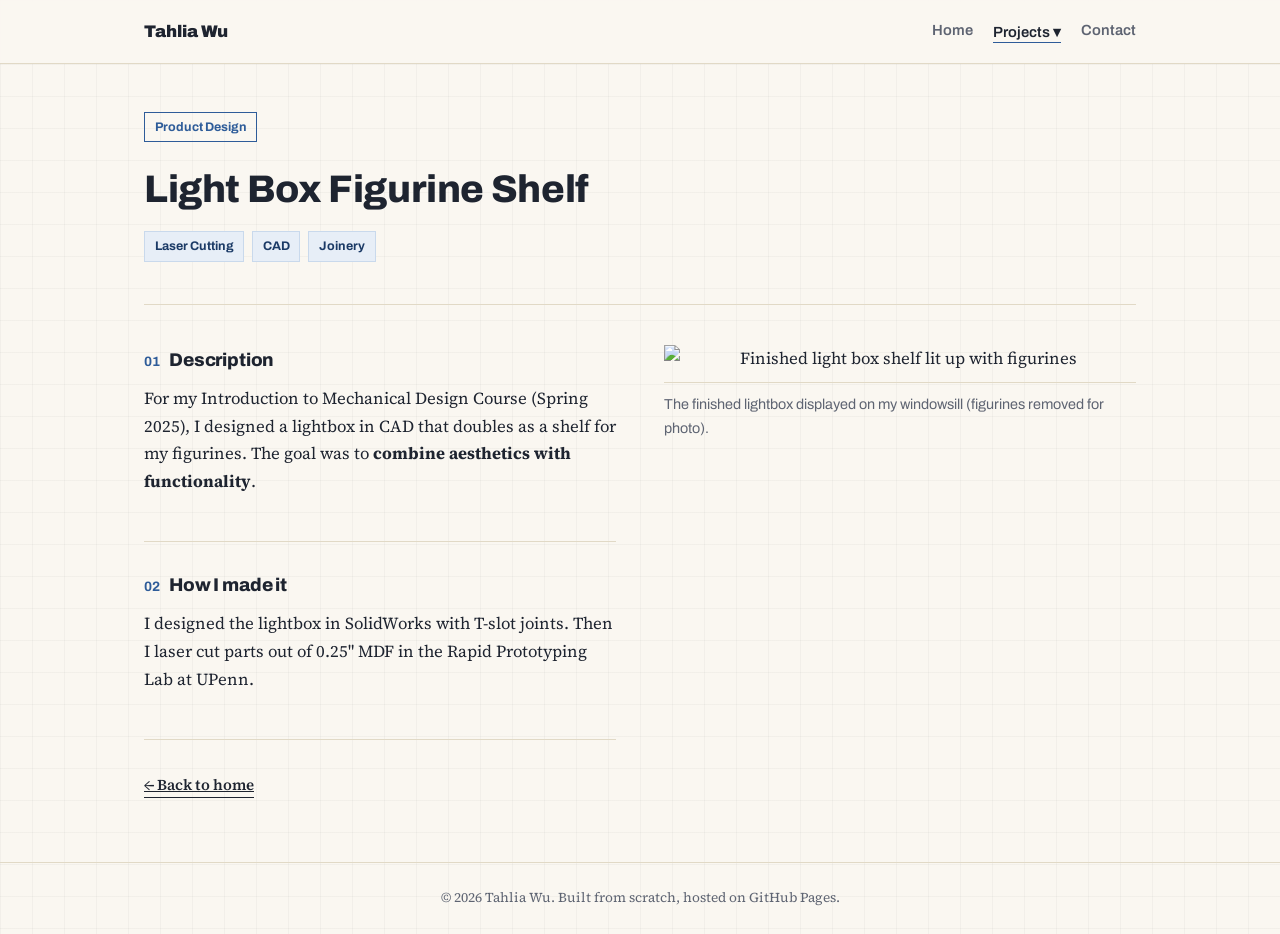
==== lightbox.html @ 62b4037e "Add files via upload" ====
<!DOCTYPE html>
<html lang="en">
<head>
<meta charset="UTF-8">
<meta name="viewport" content="width=device-width, initial-scale=1">
<title>Light Box Figurine Shelf — Tahlia Wu</title>
<link rel="preconnect" href="https://fonts.googleapis.com">
<link href="https://fonts.googleapis.com/css2?family=Archivo:wght@400;600;700;800;900&family=Source+Serif+4:ital,wght@0,400;0,600;1,400&display=swap" rel="stylesheet">
<link rel="stylesheet" href="styles.css">
</head>
<body>

<header class="site-header">
  <div class="inner">
    <a class="wordmark" href="index.html">Tahlia Wu</a>
    <nav>
      <a href="index.html">Home</a>
      <div class="dropdown">
        <a href="index.html#projects" class="dropbtn" aria-current="page">Projects ▾</a>
        <div class="dropdown-content">
          <a href="robot.html">FlowBot</a>
          <a href="machining.html">Stirling Engine</a>
          <a href="shelf.html">Floating Shelf</a>
          <a href="lightbox.html">Light Box</a>
        </div>
      </div>
      <a href="index.html#contact">Contact</a>
    </nav>
  </div>
</header>

<main>

  <!-- FULL-WIDTH TITLE -->
  <section class="project-head">
    <span class="tag">Product Design</span>
    <h1>Light Box Figurine Shelf</h1>
    <ul class="tag-list">
      <li>Laser Cutting</li>
      <li>CAD</li>
      <li>Joinery</li>
    </ul>
  </section>

  <div class="project-layout">

    <div class="project-text">
      <section class="brief">
        <div class="brief-block">
          <h2><span class="step-index">01</span> Description</h2>
          <p>For my Introduction to Mechanical Design Course (Spring 2025), I designed a lightbox in CAD that doubles as a shelf for my figurines. The goal was to <strong>combine aesthetics with functionality</strong>.</p>
        </div>

        <div class="brief-block">
          <h2><span class="step-index">02</span> How I made it</h2>
          <p>I designed the lightbox in SolidWorks with T-slot joints. Then I laser cut parts out of 0.25" MDF in the Rapid Prototyping Lab at UPenn.</p>
        </div>

      </section>

    </div>

    <!-- RIGHT COLUMN: 4 photos, 2 per row -->
    <div class="project-media">
      <div class="media-grid">
        <figure>
          <div class="media-placeholder"><img src="images/lightbox.png" alt="Finished light box shelf lit up with figurines"></div>
          <!-- REPLACE: caption -->
          <figcaption>The finished lightbox displayed on my windowsill (figurines removed for photo).</figcaption>
        </figure>

      </div>
    </div>

  </div>

  <a class="back-link" href="index.html">&larr; Back to home</a>

</main>

<footer>&copy; 2026 Tahlia Wu. Built from scratch, hosted on GitHub Pages.</footer>

</body>
</html>
---- styles.css ----
/* ---------- Tokens ---------- */
:root{
  --paper:#FAF7F1;
  --paper-2:#F1EBDC;
  --ink:#1E2430;
  --ink-soft:#5E6472;
  --line:#E1D9C6;
  --blue:#2E5C99;
  --blue-deep:#1B3A66;
  --blue-pale:#E7EEF7;
  --blue-line:#C9D9EC;
  --max:1040px;
}

*{box-sizing:border-box;}
html{scroll-behavior:smooth;}
body{
  margin:0;
  background-color:var(--paper);
  background-image:
    linear-gradient(to right, rgba(30,36,48,0.035) 1px, transparent 1px),
    linear-gradient(to bottom, rgba(30,36,48,0.035) 1px, transparent 1px);
  background-size:32px 32px;
  color:var(--ink);
  font-family:"Source Serif 4", Georgia, serif;
  font-size:1.05rem;
  line-height:1.65;
}
h1,h2,h3,h4,.wordmark,.card-cta,nav a,.tag{
  font-family:"Archivo", Helvetica, Arial, sans-serif;
}
h1,h2,h3{
  font-weight:800;
  letter-spacing:-0.01em;
  margin:0 0 .6rem;
  color:var(--ink);
}
p{margin:0 0 1.1rem; max-width:64ch;}
p em{font-style:italic; color:var(--ink-soft);}
strong{font-weight:700; color:var(--ink);}
a{color:var(--blue-deep);}
:focus-visible{outline:2px solid var(--blue); outline-offset:3px;}

@media (prefers-reduced-motion: reduce){
  html{scroll-behavior:auto;}
  *{transition:none !important; animation:none !important;}
}

/* ---------- Header / nav ---------- */
.site-header{
  border-bottom:1px solid var(--line);
  background:rgba(250,247,241,.92);
  backdrop-filter:blur(4px);
  position:sticky; top:0; z-index:10;
}
.site-header .inner{
  max-width:var(--max);
  margin:0 auto;
  padding:1.1rem 1.5rem;
  display:flex;
  align-items:center;
  justify-content:space-between;
  gap:1rem;
  flex-wrap:wrap;
}
.wordmark{
  font-weight:900;
  font-size:1.05rem;
  text-decoration:none;
  color:var(--ink);
}
nav{display:flex; gap:1.4rem; flex-wrap:wrap;}
nav a{
  font-weight:600;
  font-size:.92rem;
  text-decoration:none;
  color:var(--ink-soft);
  border-bottom:1px solid transparent;
  padding-bottom:2px;
}
nav a:hover, nav a[aria-current="page"]{border-bottom-color:var(--blue); color:var(--ink);}

/* Style for the dropdown container */
.site-header nav {
  display: flex;
  align-items: center;
  gap: 20px; /* Adjust spacing to fit your design */
}

.dropdown {
  position: relative;
  display: inline-block;
}

/* Dropdown content (hidden by default) */
.dropdown-content {
  display: none;
  position: absolute;
  top: 100%;
  left: 0;
  background-color: #ffffff; /* Match your header/site background */
  min-width: 160px;
  box-shadow: 0px 8px 16px rgba(0,0,0,0.1);
  z-index: 1;
  border-radius: 4px;
  padding: 8px 0;
}

/* Style links inside the dropdown */
.dropdown-content a {
  color: #333; /* Match your site's text color */
  padding: 10px 16px;
  text-decoration: none;
  display: block;
  text-align: left;
  white-space: nowrap;
}

/* Change color of dropdown links on hover */
.dropdown-content a:hover {
  background-color: #f1f1f1; /* Light hover background */
}

/* Show the dropdown menu on hover */
.dropdown:hover .dropdown-content {
  display: block;
}

main{max-width:var(--max); margin:0 auto; padding:0 1.5rem;}



/* ---------- Hero ---------- */
.hero{
  padding:4rem 0 3rem;
  border-bottom:1px solid var(--line);
  display:grid;
  grid-template-columns:1.35fr .65fr;
  gap:2.5rem;
  align-items:center;
}
.hero h1{font-size:clamp(2.1rem, 4.5vw, 2.9rem);}
.hero .tagline{
  font-family:"Archivo", sans-serif;
  font-weight:800;
  color:var(--blue-deep);
  font-size: clamp(1.4rem, 2.5vw, 1.8rem);
  letter-spacing:-0.01em;
  line-height:1.3;
  margin-bottom:1.1rem;
}
.hero p.intro{max-width:56ch; color:var(--ink-soft);}

.headshot-frame{
  position:relative;
  aspect-ratio:1/1;
  border:1px solid var(--line);
  background:var(--paper-2);
  overflow:hidden;
}
.headshot-frame::before,.headshot-frame::after{content:""; position:absolute; width:14px; height:14px;}
.headshot-frame::before{top:-1px; left:-1px; border-top:2px solid var(--blue); border-left:2px solid var(--blue);}
.headshot-frame::after{bottom:-1px; right:-1px; border-bottom:2px solid var(--blue); border-right:2px solid var(--blue);}
.headshot-frame img{width:100%; height:100%; object-fit:cover; display:block;}
.headshot-frame .placeholder-text{
  position:absolute; inset:0;
  display:flex; align-items:center; justify-content:center;
  text-align:center; padding:1.25rem;
  font-family:"Archivo", sans-serif;
  font-size:.82rem; color:var(--ink-soft);
}

/* ---------- Section heading ---------- */
.section-head{padding-top:3.2rem; margin-bottom:1.6rem;}
.section-head h2{font-size:1.5rem;}
.section-head p{color:var(--ink-soft); font-size:.98rem;}

/* ---------- Skill tags ---------- */
.tag-list{list-style:none; display:flex; flex-wrap:wrap; gap:.5rem; margin:0 0 1.1rem; padding:0;}
.tag-list li{
  font-family:"Archivo", sans-serif;
  font-size:.78rem;
  font-weight:700;
  color:var(--blue-deep);
  background:var(--blue-pale);
  border:1px solid var(--blue-line);
  padding:.28rem .6rem;
}

/* ---------- Spec-frame cards (project preview) ---------- */
.spec-card{
  position:relative;
  display:block;
  border:1px solid var(--line);
  text-decoration:none;
  color:var(--ink);
  background:#fff;
  transition:border-color .15s ease, box-shadow .15s ease;
}
.spec-card:hover{border-color:var(--blue); box-shadow:0 4px 18px rgba(30,36,48,.07);}
.spec-card::before,.spec-card::after{content:""; position:absolute; width:14px; height:14px; z-index:2;}
.spec-card::before{top:-1px; left:-1px; border-top:2px solid var(--ink); border-left:2px solid var(--ink);}
.spec-card::after{bottom:-1px; right:-1px; border-bottom:2px solid var(--ink); border-right:2px solid var(--ink);}

.card-media{
  aspect-ratio:1/1;
  background:var(--paper-2);
  border-bottom:1px solid var(--line);
  display:flex; align-items:center; justify-content:center;
  overflow:hidden;
}
.card-media video, .card-media img{width:100%; height:100%; object-fit:cover; display:block;}
.card-media .placeholder-text{
  font-family:"Archivo", sans-serif;
  font-size:.78rem;
  color:var(--ink-soft);
  text-align:center;
  padding:1.25rem;
  max-width:26ch;
}

.spec-card-body{padding:1.6rem 1.6rem 1.75rem;}
.fig-label{
  display:block;
  font-size:.8rem;
  font-weight:700;
  color:var(--blue);
  margin-bottom:.6rem;
}
.spec-card h3{font-size:1.2rem; margin-bottom:.5rem;}
.spec-card p{color:var(--ink-soft); font-size:.98rem; margin-bottom:.9rem;}
.card-cta{
  font-weight:700;
  font-size:.9rem;
  border-bottom:1px solid var(--ink);
  padding-bottom:1px;
}
.spec-card:hover .card-cta{border-bottom-color:var(--blue); color:var(--blue-deep);}

/* Spotlight (large, featured) project card */
.spotlight-card{
  display:grid;
  grid-template-columns:1.15fr 1fr;
  margin-bottom:1.75rem;
}
.spotlight-card .card-media{aspect-ratio:auto; border-bottom:none; border-right:1px solid var(--line);}
.spotlight-card .spec-card-body{padding:2.4rem 2.4rem 2.6rem; display:flex; flex-direction:column; justify-content:center;}
.spotlight-card h3{font-size:1.65rem;}
.spotlight-card p{font-size:1.02rem;}

/* Smaller project cards grid */
.small-grid{
  display:grid;
  grid-template-columns:repeat(3,1fr);
  gap:1.5rem;
  padding-bottom:3.5rem;
}
.small-grid h3{font-size:1.05rem;}
.small-grid p{font-size:.92rem;}
.small-grid .spec-card-body{padding:1.3rem 1.3rem 1.5rem;}
.small-grid .tag-list li{font-size:.72rem; padding:.2rem .5rem;}

/* ---------- Project detail pages ---------- */
.project-head{padding:3rem 0 1.5rem; border-bottom:1px solid var(--line); margin-bottom:2.5rem;}
.project-head .tag{
  display:inline-block;
  font-size:.78rem;
  font-weight:700;
  color:var(--blue);
  border:1px solid var(--blue);
  padding:.22rem .6rem;
  margin-bottom:1rem;
}
.project-head h1{font-size:clamp(1.8rem, 4vw, 2.4rem);}

/* Writing template: problem / approach / build / results */
.brief{padding-bottom:1rem;}
.brief-block{
  padding:1.75rem 0;
  border-bottom:1px solid var(--line);
}
.brief-block:first-child{padding-top:0;}
.brief-block h2{
  font-size:1.15rem;
  display:flex;
  align-items:baseline;
  gap:.6rem;
}
.brief-block h2 .step-index{
  font-family:"Archivo", sans-serif;
  font-weight:700;
  font-size:.85rem;
  color:var(--blue);
}
.brief-block p{color:var(--ink);}
.brief-block .hint{
  font-family:"Archivo", sans-serif;
  font-size:.82rem;
  font-style:normal;
  color:var(--ink-soft);
  background:var(--paper-2);
  border-left:2px solid var(--blue);
  padding:.6rem .8rem;
  margin:0 0 .9rem;
}

figure{margin:0 0 3rem;}
figcaption{
  font-family:"Archivo", sans-serif;
  font-size:.9rem;
  color:var(--ink-soft);
  margin-top:.6rem;
  padding-top:.6rem;
  border-top:1px solid var(--line);
}
.media-placeholder{
  border:1px dashed var(--line);
  background:var(--paper-2);
  aspect-ratio:16/9;
  display:flex;
  align-items:center;
  justify-content:center;
  text-align:center;
  padding:1.5rem;
}
.media-placeholder span{
  font-family:"Archivo", sans-serif;
  font-size:.85rem;
  color:var(--ink-soft);
  max-width:32ch;
}
video, .media-placeholder img{width:100%; height:100%; object-fit:cover; display:block;}

.photo-grid{
  display:grid;
  grid-template-columns:1fr 1fr;
  gap:1.75rem 1.5rem;
  padding-bottom:2rem;
}
.photo-grid .media-placeholder{aspect-ratio:4/3;}

.back-link{
  display:inline-block;
  margin:1rem 0 4rem;
  font-weight:600;
  font-size:.95rem;
  color:var(--ink);
  border-bottom:1px solid var(--ink);
}
.back-link:hover{border-bottom-color:var(--blue); color:var(--blue-deep);}

/* ---------- Contact ---------- */
.contact-section{
  padding:3.5rem 0 4rem;
  border-top:1px solid var(--line);
  margin-top:1rem;
}
.contact-section.standalone{border-top:none; padding-top:3rem;}
.contact-list{list-style:none; margin:0; padding:0; display:flex; flex-direction:column; gap:.9rem;}
.contact-list a{
  font-family:"Archivo", sans-serif;
  font-weight:700;
  font-size:1.05rem;
  text-decoration:none;
  color:var(--ink);
  border-bottom:1px solid var(--line);
  padding-bottom:2px;
}
.contact-list a:hover{border-bottom-color:var(--blue); color:var(--blue-deep);}
.contact-list .label{
  display:block;
  font-family:"Archivo", sans-serif;
  font-size:.8rem;
  color:var(--ink-soft);
  font-weight:600;
  margin-bottom:.15rem;
}

footer{
  border-top:1px solid var(--line);
  padding:1.5rem;
  text-align:center;
  color:var(--ink-soft);
  font-size:.85rem;
}

@media (max-width:860px){
  .spotlight-card{grid-template-columns:1fr;}
  .spotlight-card .card-media{border-right:none; border-bottom:1px solid var(--line); aspect-ratio:16/9;}
  .small-grid{grid-template-columns:1fr 1fr;}
}
@media (max-width:700px){
  .hero{grid-template-columns:1fr;}
  .headshot-frame{max-width:220px;}
  .photo-grid{grid-template-columns:1fr;}
}
@media (max-width:560px){
  .small-grid{grid-template-columns:1fr;}
}


/* ---------- Project pages: text left, media right ---------- */
.project-layout{
  display:grid;
  grid-template-columns:minmax(0,1fr) minmax(0,1fr);
  gap:3rem;
  align-items:start;
}
.project-text, .project-media{min-width:0;}
.project-media figure{margin:0 0 2rem;}

/* One photo per row, each filling the right column (half the page width) */
.media-grid{
  display:grid;
  grid-template-columns:1fr;
  gap:2rem;
}
.media-grid figure{margin:0;}
.media-grid .media-placeholder{aspect-ratio:4/3;}   /* only used for empty placeholders */

/* Real photos/videos: always full column width, height follows the file's own ratio (no cropping) */
.project-media img,
.project-media video{
  width:100%;
  height:auto;
  object-fit:contain;
  display:block;
}
.project-media .media-placeholder:has(img),
.project-media .media-placeholder:has(video){
  aspect-ratio:auto;
  border:none;
  background:none;
  padding:0;
  display:block;
}


@media (max-width:860px){
  .project-layout{grid-template-columns:1fr; gap:0;}
  .project-media{padding-bottom:1.5rem;}
}
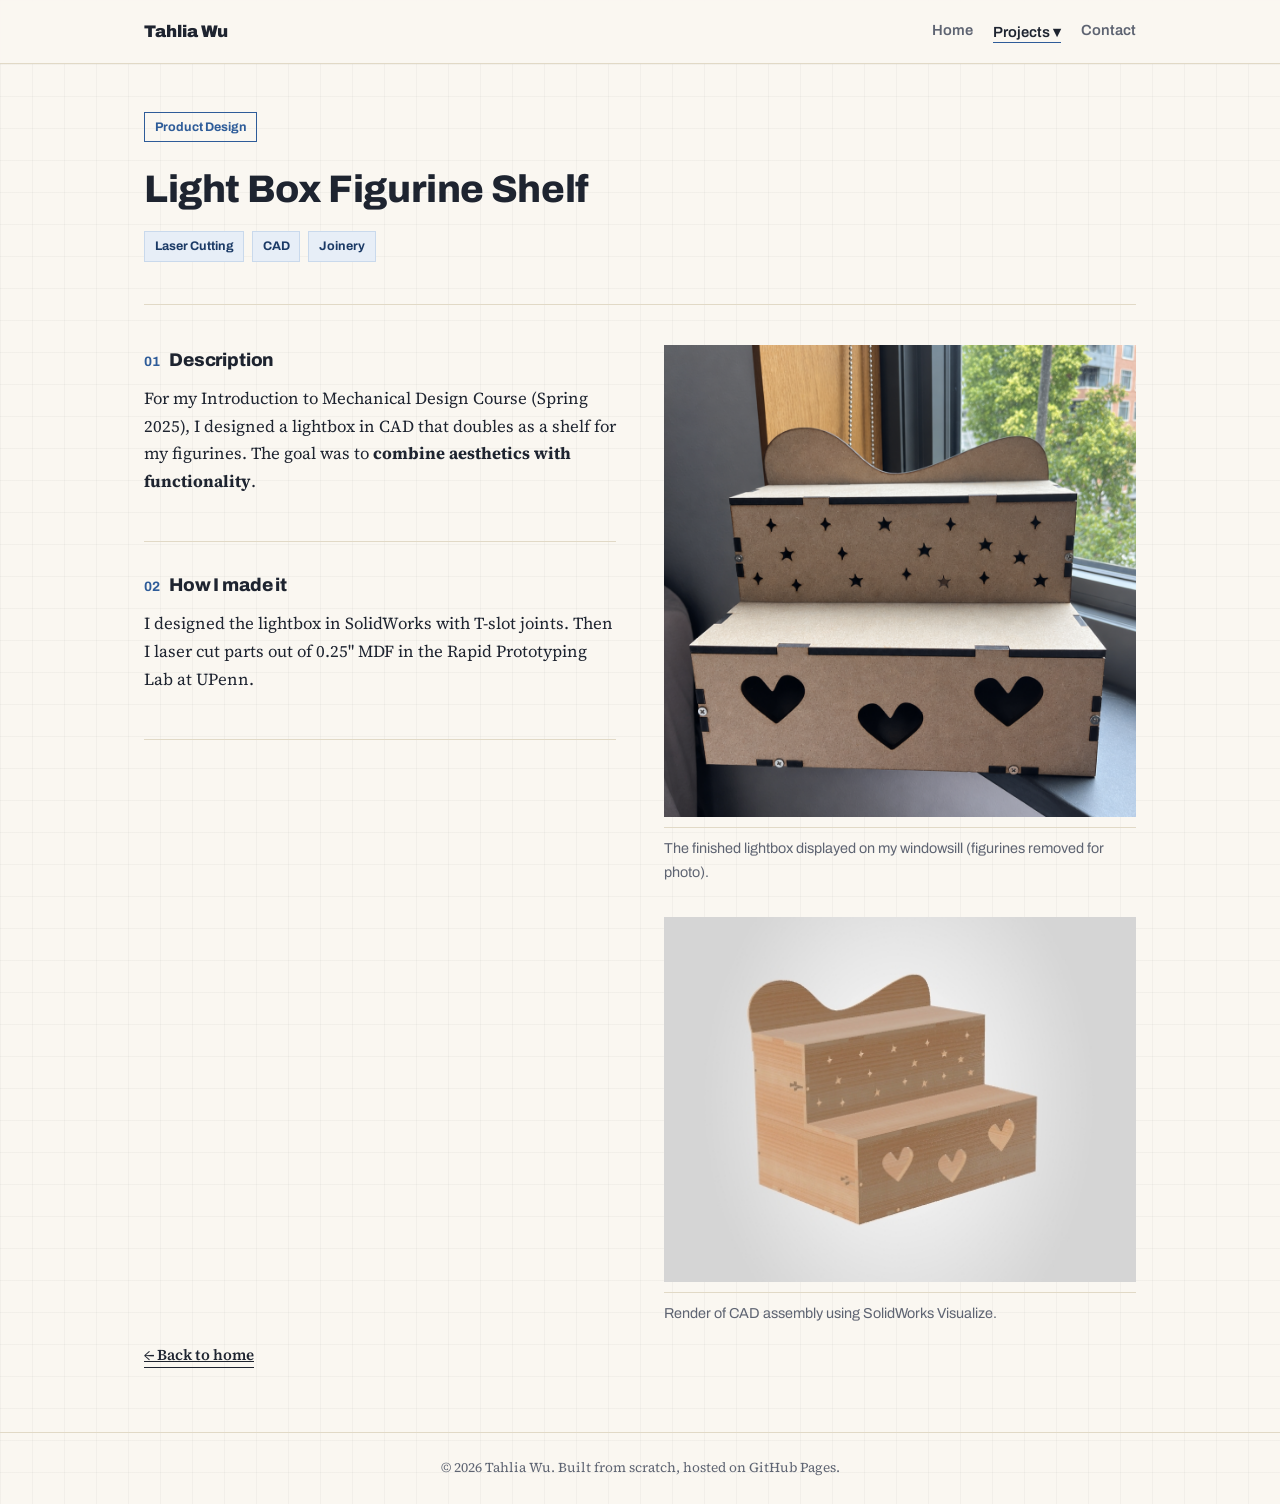
==== commit 55fb8641: "Replace all repository files" ====
--- a/lightbox.html
+++ b/lightbox.html
@@ -22,6 +22,7 @@
           <a href="machining.html">Stirling Engine</a>
           <a href="shelf.html">Floating Shelf</a>
           <a href="lightbox.html">Light Box</a>
+          <a href="road.html">Air Pollution Model</a>
         </div>
       </div>
       <a href="index.html#contact">Contact</a>
@@ -64,9 +65,13 @@
     <div class="project-media">
       <div class="media-grid">
         <figure>
-          <div class="media-placeholder"><img src="images/lightbox.png" alt="Finished light box shelf lit up with figurines"></div>
-          <!-- REPLACE: caption -->
+          <div class="media-placeholder"><img src="images/lightbox.png" alt="Finished light box shelf."></div>
           <figcaption>The finished lightbox displayed on my windowsill (figurines removed for photo).</figcaption>
+        </figure>
+
+        <figure>
+          <div class="media-placeholder"><img src="images/lightbox-render.jpg" alt="Render of lightbox shelf."></div>
+          <figcaption>Render of CAD assembly using SolidWorks Visualize.</figcaption>
         </figure>
 
       </div>
